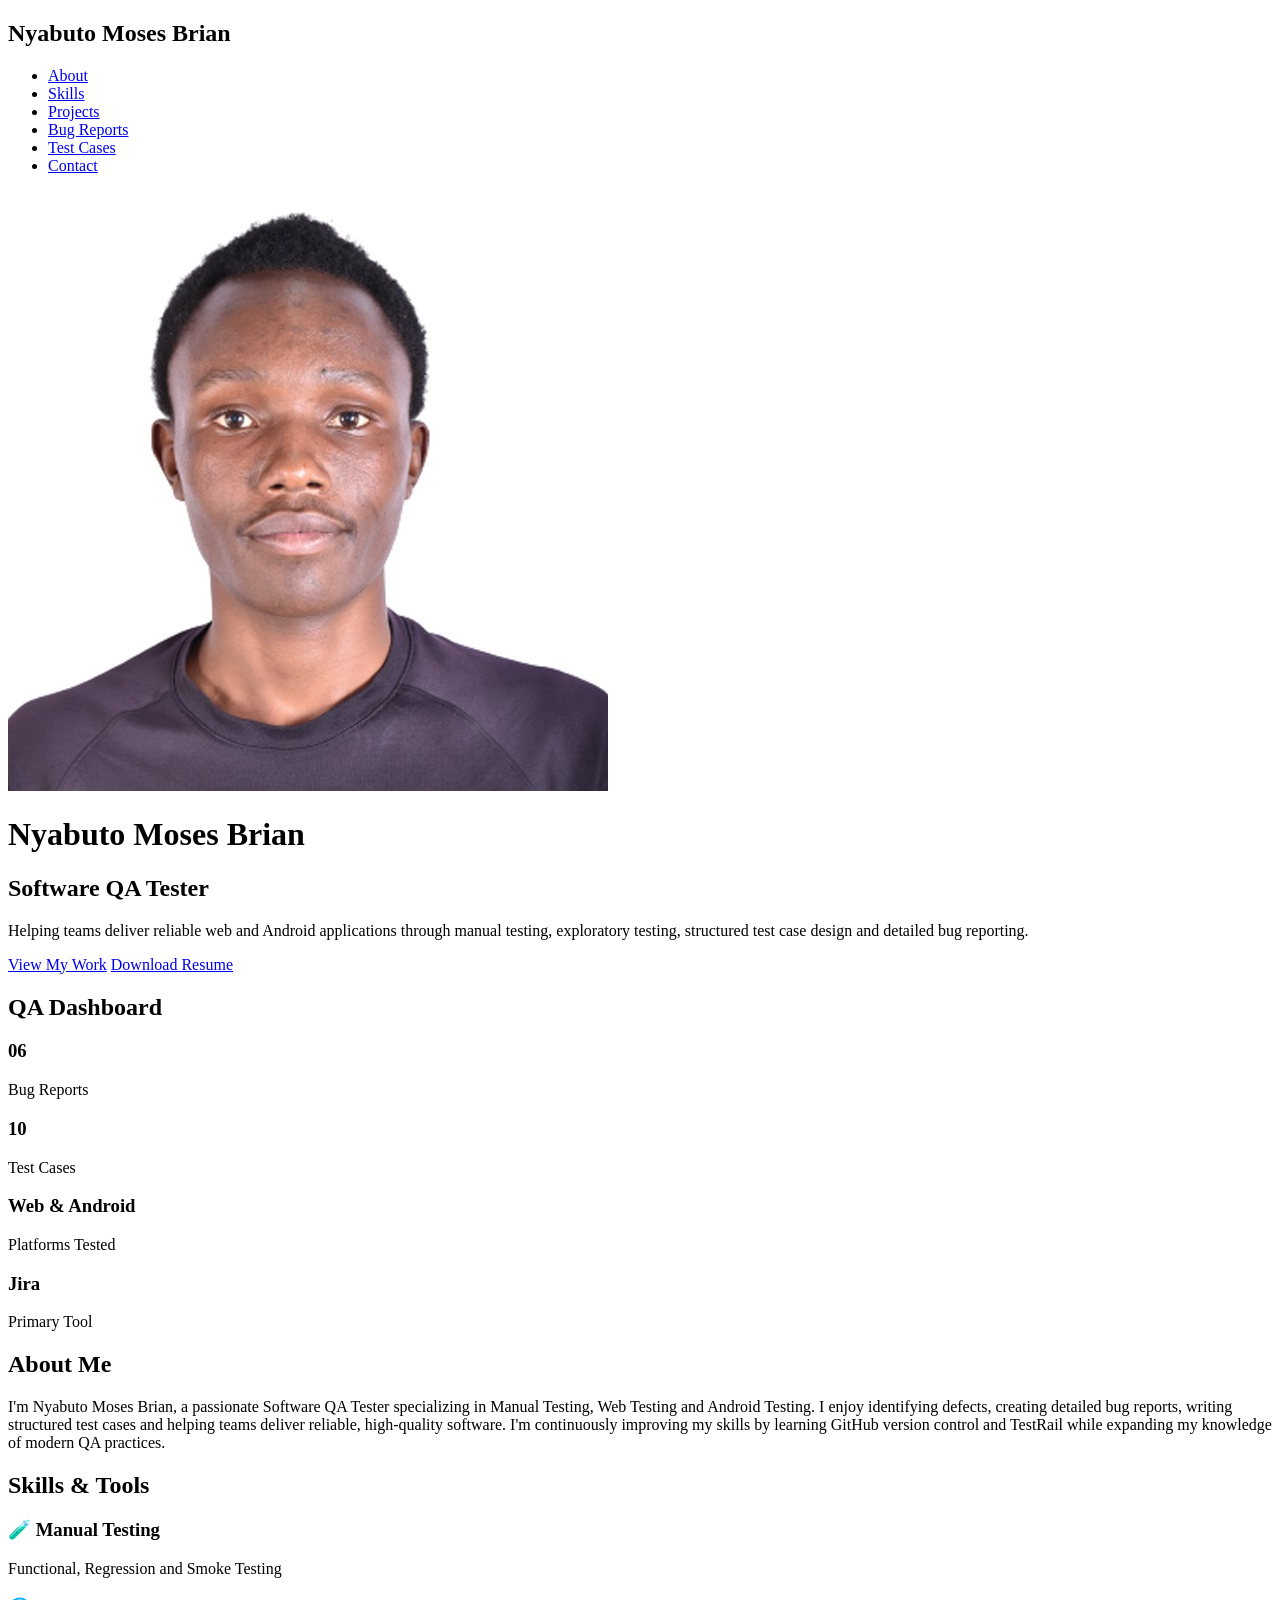
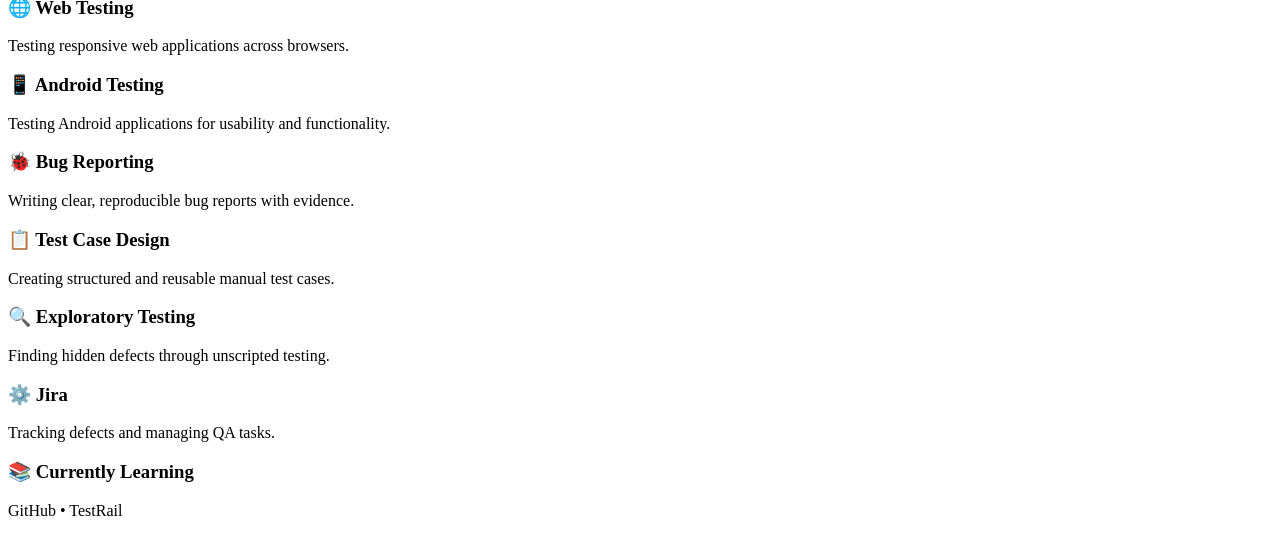
==== index.html @ 3055dafa "Update index.html" ====
<!DOCTYPE html>
<html lang="en">
<head>
    <meta charset="UTF-8">
    <meta name="viewport" content="width=device-width, initial-scale=1.0">
    <title>Nyabuto Moses Brian | Software QA Tester</title>

    <link rel="stylesheet" href="assets/css/style.css">
</head>
    <body>
<header class="hero">

<nav class="navbar">

<h2 class="logo">Nyabuto Moses Brian</h2>

<ul class="nav-links">
<li><a href="#about">About</a></li>
<li><a href="#skills">Skills</a></li>
<li><a href="#projects">Projects</a></li>
<li><a href="#bug-reports">Bug Reports</a></li>
<li><a href="#testcases">Test Cases</a></li>
<li><a href="#contact">Contact</a></li>
</ul>

</nav>

<div class="hero-content">

<img src="assets/1000128301.jpg"
alt="Nyabuto Moses Brian"
class="profile-photo">

<h1>Nyabuto Moses Brian</h1>

<h2 class="job-title">Software QA Tester</h2>

<p class="hero-text">
Helping teams deliver reliable web and Android applications through manual testing, exploratory testing, structured test case design and detailed bug reporting.
</p>

<div class="buttons">
<a href="#projects" class="btn">View My Work</a>
<a href="#resume" class="btn">Download Resume</a>
</div>

</div>

</header>

<section id="dashboard">

<h2>QA Dashboard</h2>

<div class="cards">

<div class="card">
<h3>06</h3>
<p>Bug Reports</p>
</div>

<div class="card">
<h3>10</h3>
<p>Test Cases</p>
</div>

<div class="card">
<h3>Web & Android</h3>
<p>Platforms Tested</p>
</div>

<div class="card">
<h3>Jira</h3>
<p>Primary Tool</p>
</div>

</div>

</section>

<section id="about">

<h2>About Me</h2>

<p>

I'm Nyabuto Moses Brian, a passionate Software QA Tester specializing in Manual Testing, Web Testing and Android Testing.

I enjoy identifying defects, creating detailed bug reports, writing structured test cases and helping teams deliver reliable, high-quality software.

I'm continuously improving my skills by learning GitHub version control and TestRail while expanding my knowledge of modern QA practices.

</p>

</section>
        <section id="skills">

<h2>Skills & Tools</h2>

<div class="cards">

<div class="card">
<h3>🧪 Manual Testing</h3>
<p>Functional, Regression and Smoke Testing</p>
</div>

<div class="card">
<h3>🌐 Web Testing</h3>
<p>Testing responsive web applications across browsers.</p>
</div>

<div class="card">
<h3>📱 Android Testing</h3>
<p>Testing Android applications for usability and functionality.</p>
</div>

<div class="card">
<h3>🐞 Bug Reporting</h3>
<p>Writing clear, reproducible bug reports with evidence.</p>
</div>

<div class="card">
<h3>📋 Test Case Design</h3>
<p>Creating structured and reusable manual test cases.</p>
</div>

<div class="card">
<h3>🔍 Exploratory Testing</h3>
<p>Finding hidden defects through unscripted testing.</p>
</div>

<div class="card">
<h3>⚙️ Jira</h3>
<p>Tracking defects and managing QA tasks.</p>
</div>

<div class="card">
<h3>📚 Currently Learning</h3>
<p>GitHub • TestRail</p>
</div>

</div>

</section>
</body >
</html>
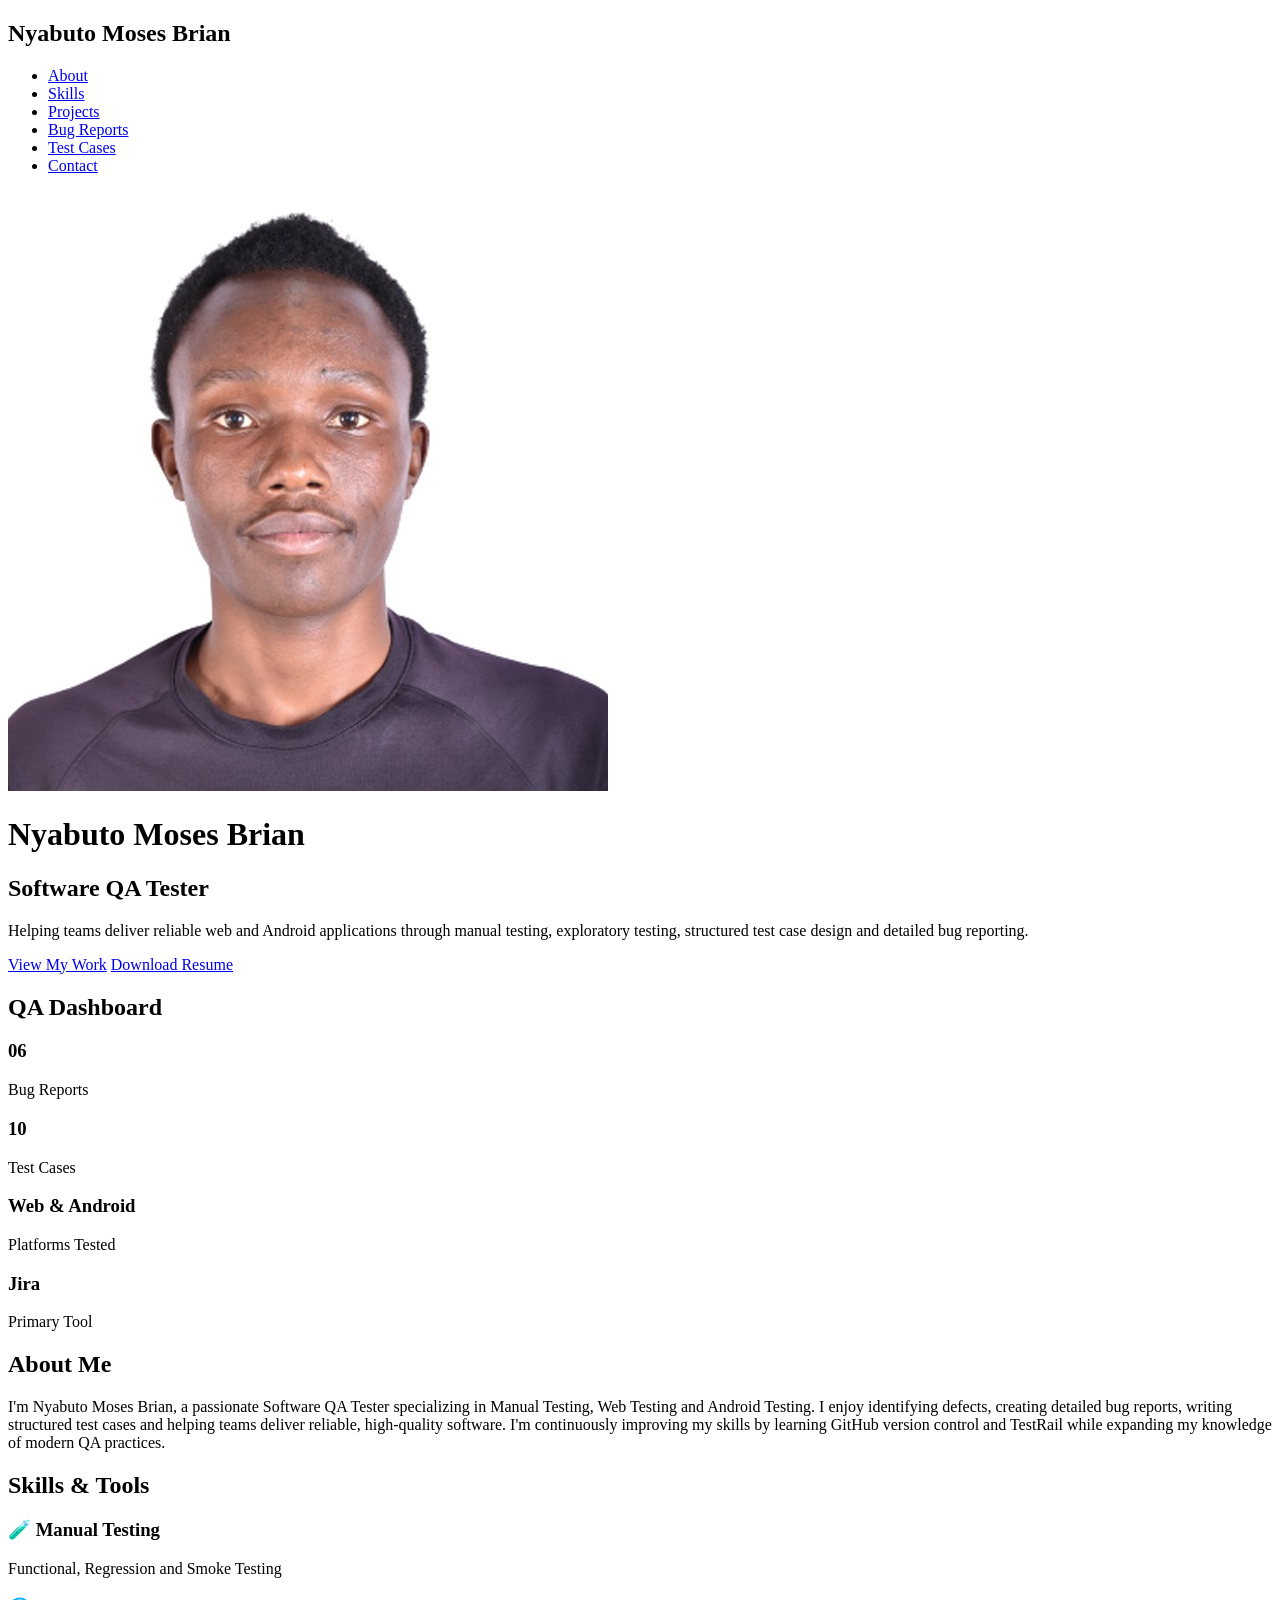
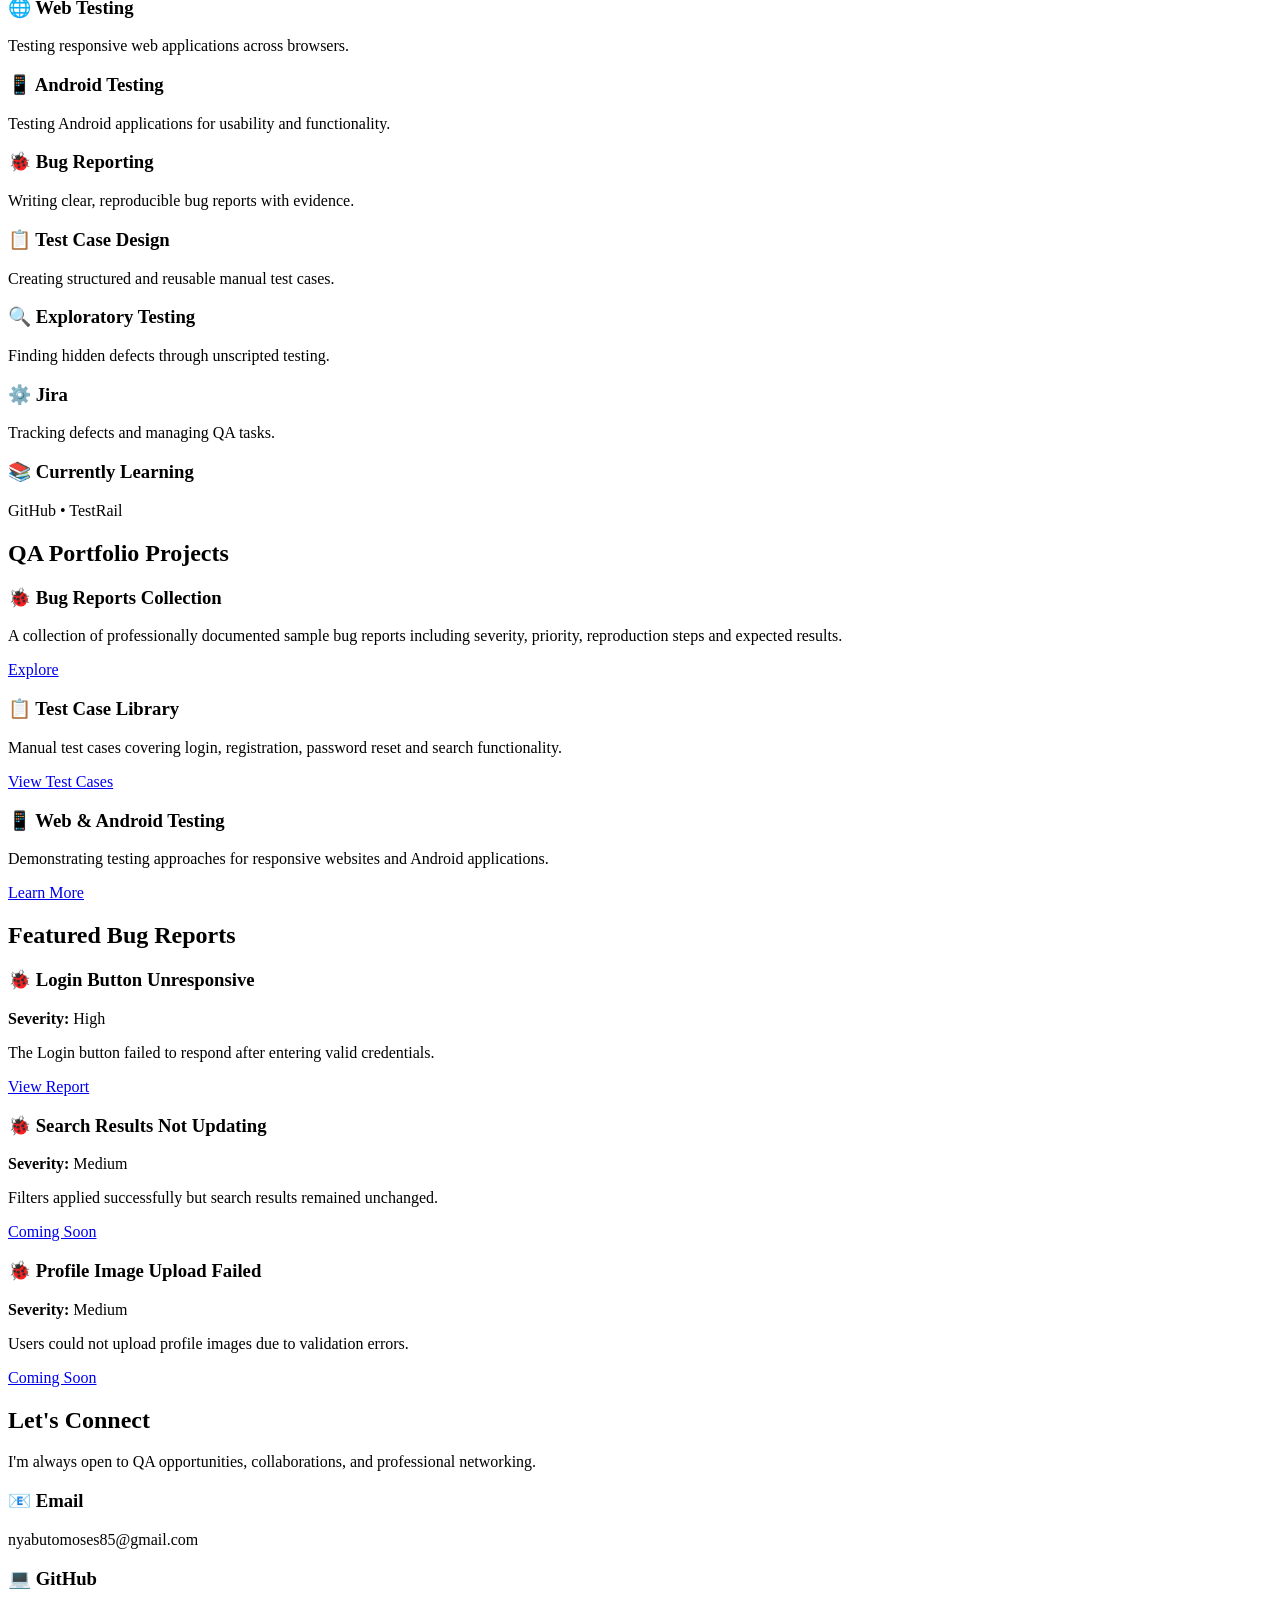
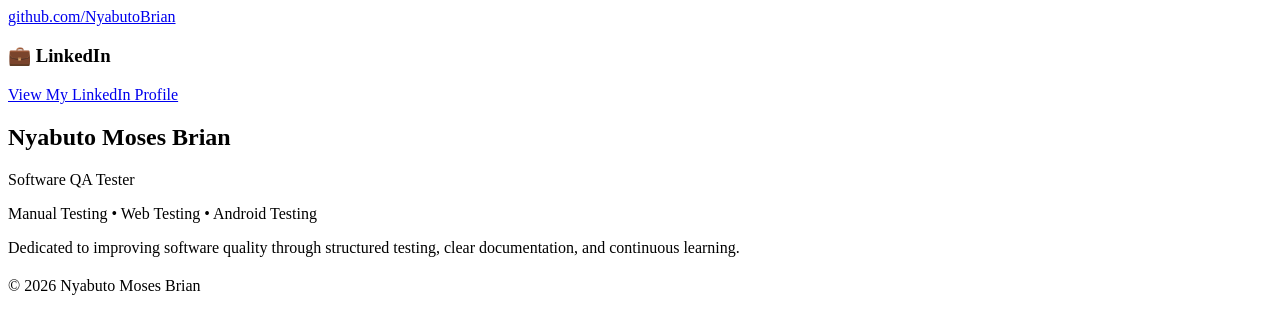
==== commit 348ca5a2: "Update index.html" ====
--- a/index.html
+++ b/index.html
@@ -6,7 +6,7 @@
     <meta name="viewport" content="width=device-width, initial-scale=1.0">
     <title>Nyabuto Moses Brian | Software QA Tester</title>
 
-    <link rel="stylesheet" href="assets/css/style.css">
+    <link rel="stylesheet" href="assets/css/style.css"/>
 </head>
     <body>
 <header class="hero">
@@ -19,7 +19,7 @@
 <li><a href="#about">About</a></li>
 <li><a href="#skills">Skills</a></li>
 <li><a href="#projects">Projects</a></li>
-<li><a href="#bug-reports">Bug Reports</a></li>
+<li><a href="#Bug Reports">Bug Reports</a></li>
 <li><a href="#testcases">Test Cases</a></li>
 <li><a href="#contact">Contact</a></li>
 </ul>
@@ -143,5 +143,165 @@
 </div>
 
 </section>
-</body >
+<section id="projects">
+
+<h2>QA Portfolio Projects</h2>
+
+<div class="cards">
+
+<div class="card">
+
+<h3>🐞 Bug Reports Collection</h3>
+
+<p>
+A collection of professionally documented sample bug reports including severity, priority, reproduction steps and expected results.
+</p>
+
+<a href="#Bug Reports" class="btn">Explore</a>
+
+</div>
+
+<div class="card">
+
+<h3>📋 Test Case Library</h3>
+
+<p>
+Manual test cases covering login, registration, password reset and search functionality.
+</p>
+
+<a href="#testcases" class="btn">View Test Cases</a>
+
+</div>
+
+<div class="card">
+
+<h3>📱 Web & Android Testing</h3>
+
+<p>
+Demonstrating testing approaches for responsive websites and Android applications.
+</p>
+
+<a href="#contact" class="btn">Learn More</a>
+
+</div>
+
+</div>
+
+</section>
+
+        <section id="Bug Reports">
+
+<h2>Featured Bug Reports</h2>
+
+<div class="cards">
+
+<div class="card">
+
+<h3>🐞 Login Button Unresponsive</h3>
+
+<p><strong>Severity:</strong> High</p>
+
+<p>The Login button failed to respond after entering valid credentials.</p>
+
+<a href="Bug Reports/login-button-bug.html" class="btn">View Report</a>
+
+</div>
+
+<div class="card">
+
+<h3>🐞 Search Results Not Updating</h3>
+
+<p><strong>Severity:</strong> Medium</p>
+
+<p>Filters applied successfully but search results remained unchanged.</p>
+
+<a href="#" class="btn">Coming Soon</a>
+
+</div>
+
+<div class="card">
+
+<h3>🐞 Profile Image Upload Failed</h3>
+
+<p><strong>Severity:</strong> Medium</p>
+
+<p>Users could not upload profile images due to validation errors.</p>
+
+<a href="#" class="btn">Coming Soon</a>
+
+</div>
+
+</div>
+
+</section>
+
+        <section id="contact">
+
+<h2>Let's Connect</h2>
+
+<p>
+I'm always open to QA opportunities, collaborations, and professional networking.
+</p>
+
+<div class="cards">
+
+<div class="card">
+
+<h3>📧 Email</h3>
+
+<p>nyabutomoses85@gmail.com</p>
+
+</div>
+
+<div class="card">
+
+<h3>💻 GitHub</h3>
+
+<p>
+<a href="https://github.com/NyabutoBrian" target="_blank">
+github.com/NyabutoBrian
+</a>
+</p>
+
+</div>
+
+<div class="card">
+
+<h3>💼 LinkedIn</h3>
+
+<p>
+<a href="https://www.linkedin.com/in/nyabuto-brian-2000m" target="_blank">
+View My LinkedIn Profile
+</a>
+</p>
+
+</div>
+
+</div>
+
+</section>
+        
+      <footer>
+
+<h2>Nyabuto Moses Brian</h2>
+
+<p>Software QA Tester</p>
+
+<p>
+Manual Testing • Web Testing • Android Testing
+</p>
+
+<p>
+Dedicated to improving software quality through structured testing,
+clear documentation, and continuous learning.
+</p>
+
+<p style="margin-top:20px;">
+© 2026 Nyabuto Moses Brian
+</p>
+
+</footer> 
+ <script src="assets/js/script.js"></script>
+
+</body>
 </html>
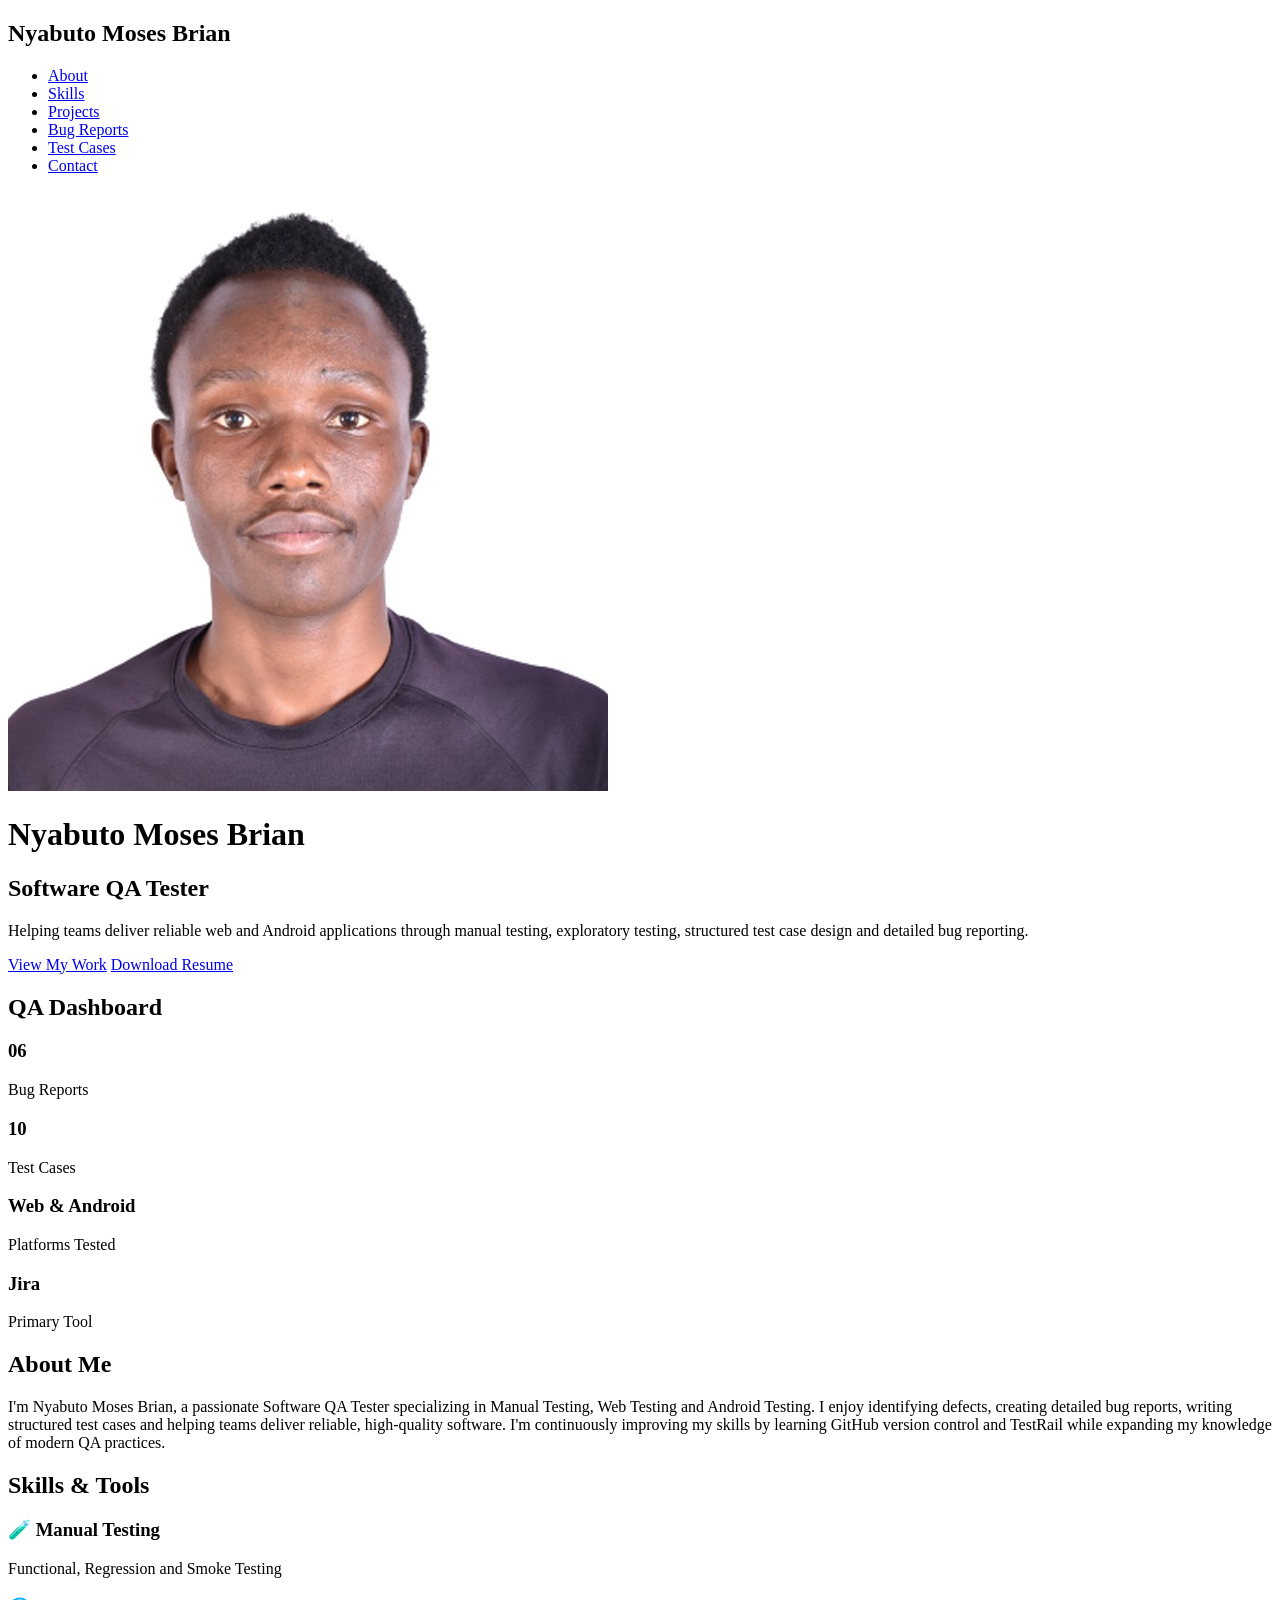
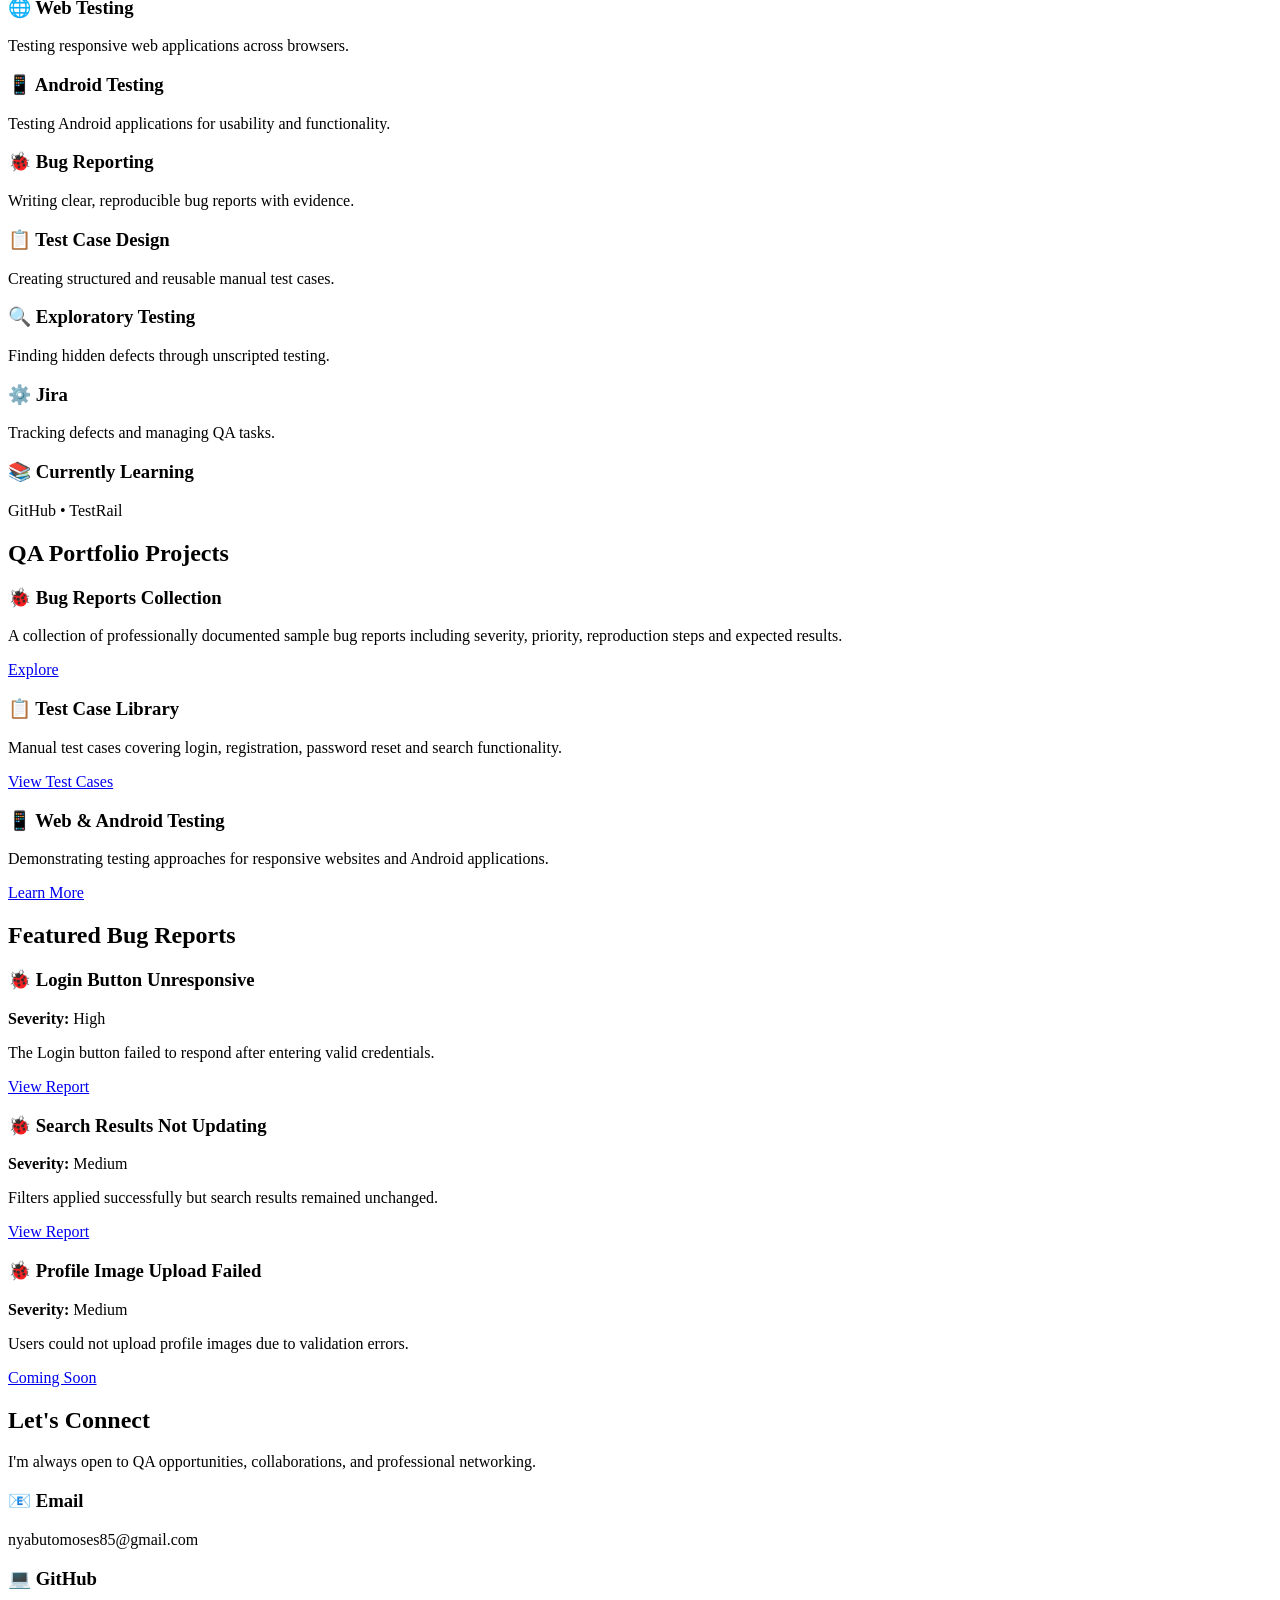
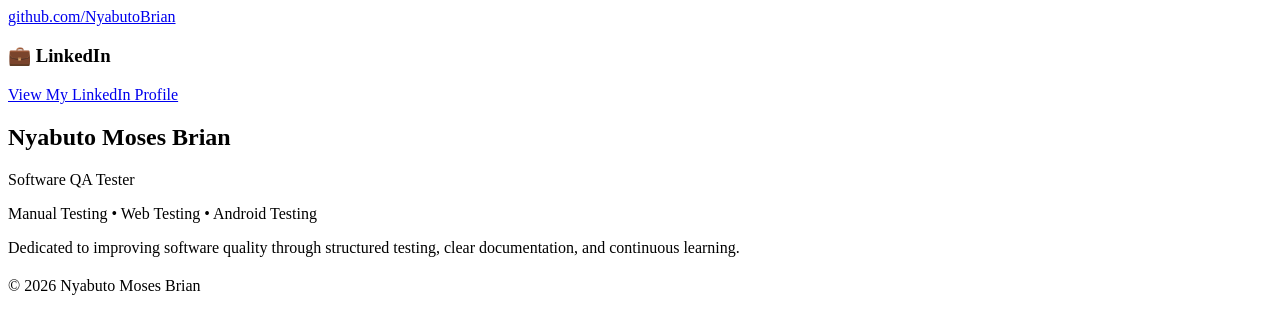
==== commit 046c301b: "Update index.html" ====
--- a/index.html
+++ b/index.html
@@ -6,7 +6,7 @@
     <meta name="viewport" content="width=device-width, initial-scale=1.0">
     <title>Nyabuto Moses Brian | Software QA Tester</title>
 
-    <link rel="stylesheet" href="assets/css/style.css"/>
+    <link rel="stylesheet" href="assets/css/style.css">
 </head>
     <body>
 <header class="hero">
@@ -19,7 +19,7 @@
 <li><a href="#about">About</a></li>
 <li><a href="#skills">Skills</a></li>
 <li><a href="#projects">Projects</a></li>
-<li><a href="#Bug Reports">Bug Reports</a></li>
+<li><a href="#bug-reports">Bug Reports</a></li>
 <li><a href="#testcases">Test Cases</a></li>
 <li><a href="#contact">Contact</a></li>
 </ul>
@@ -42,7 +42,7 @@
 
 <div class="buttons">
 <a href="#projects" class="btn">View My Work</a>
-<a href="#resume" class="btn">Download Resume</a>
+<a href="assets/NyabutoResume.pdf" class="btn">Download Resume</a>
 </div>
 
 </div>
@@ -157,7 +157,7 @@
 A collection of professionally documented sample bug reports including severity, priority, reproduction steps and expected results.
 </p>
 
-<a href="#Bug Reports" class="btn">Explore</a>
+<a href="#bug-reports" class="btn">Explore</a>
 
 </div>
 
@@ -189,7 +189,7 @@
 
 </section>
 
-        <section id="Bug Reports">
+        <section id="bug-reports">
 
 <h2>Featured Bug Reports</h2>
 
@@ -203,7 +203,7 @@
 
 <p>The Login button failed to respond after entering valid credentials.</p>
 
-<a href="Bug Reports/login-button-bug.html" class="btn">View Report</a>
+<a href="bug-reports/login-button-bug.html" class="btn">View Report</a>
 
 </div>
 
@@ -215,8 +215,7 @@
 
 <p>Filters applied successfully but search results remained unchanged.</p>
 
-<a href="#" class="btn">Coming Soon</a>
-
+<a href="bug-reports/search-results-bug.html" class="btn">View Report</a>
 </div>
 
 <div class="card">
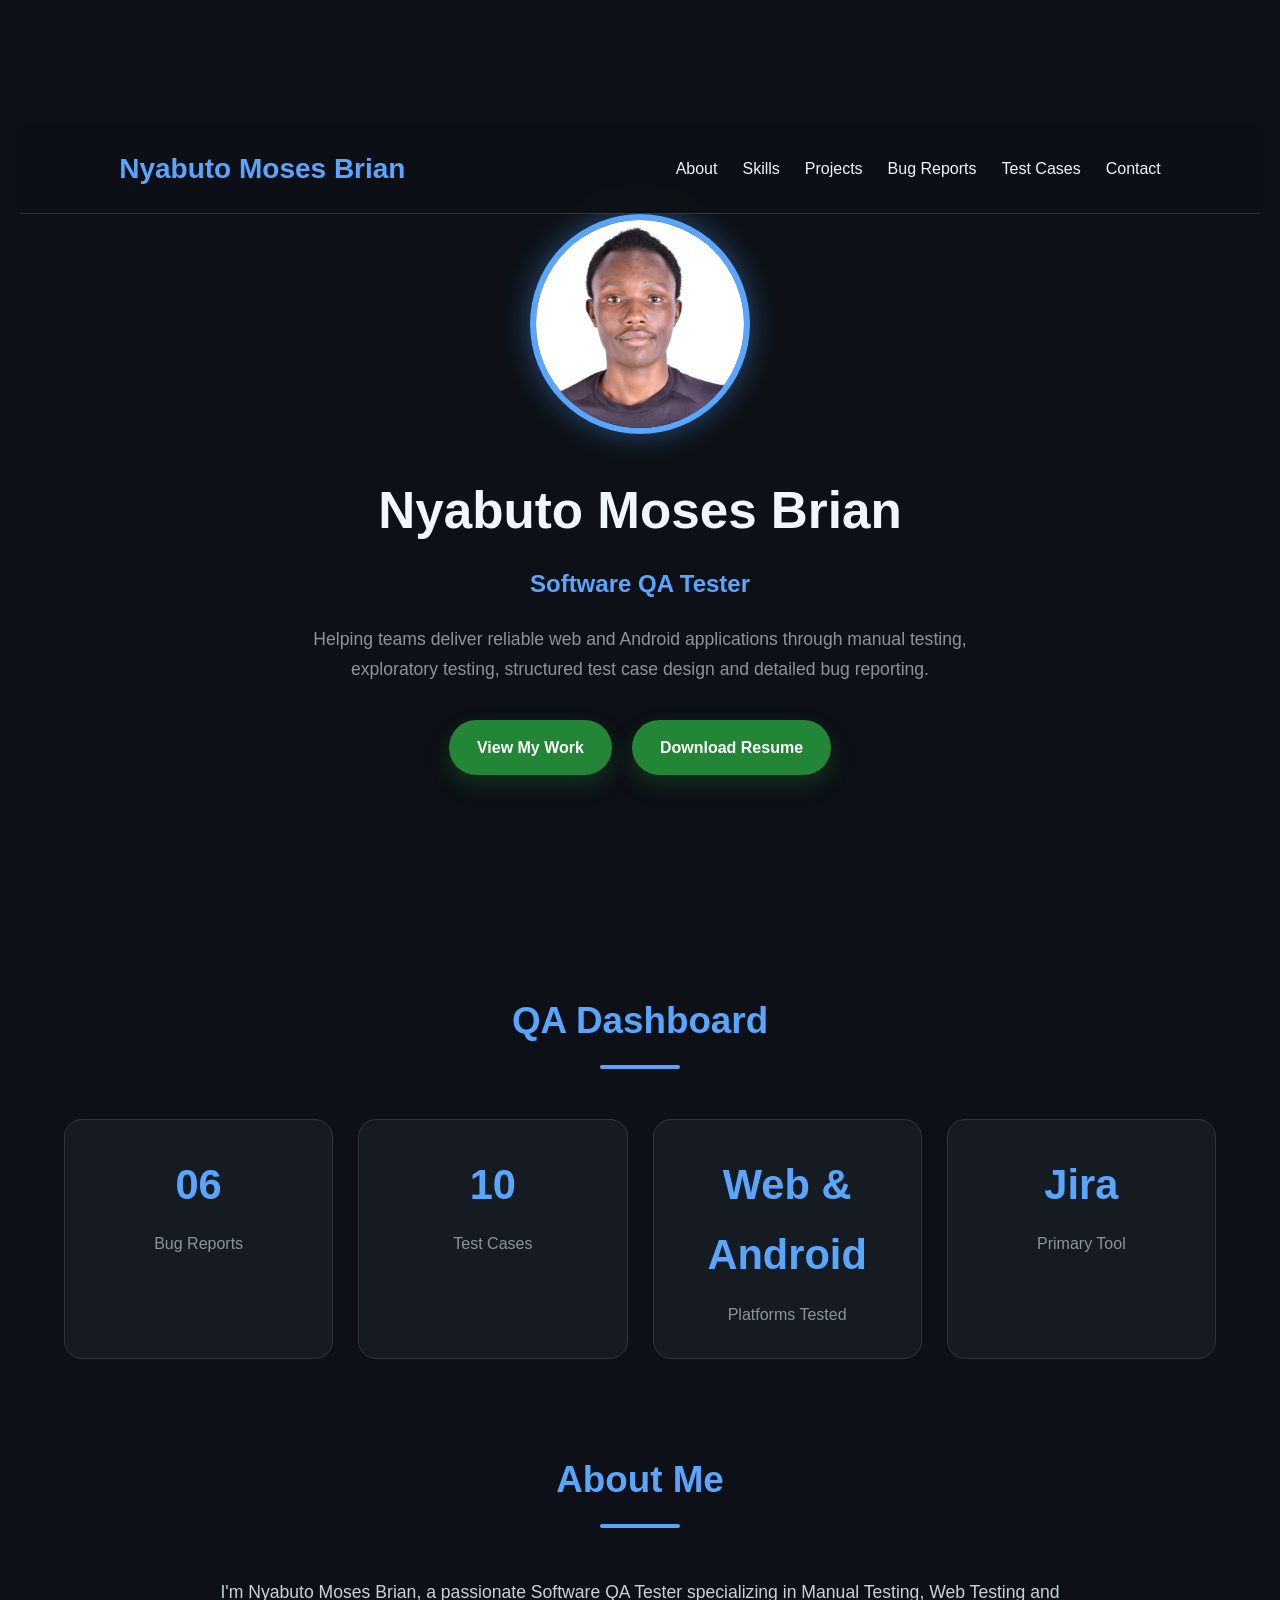
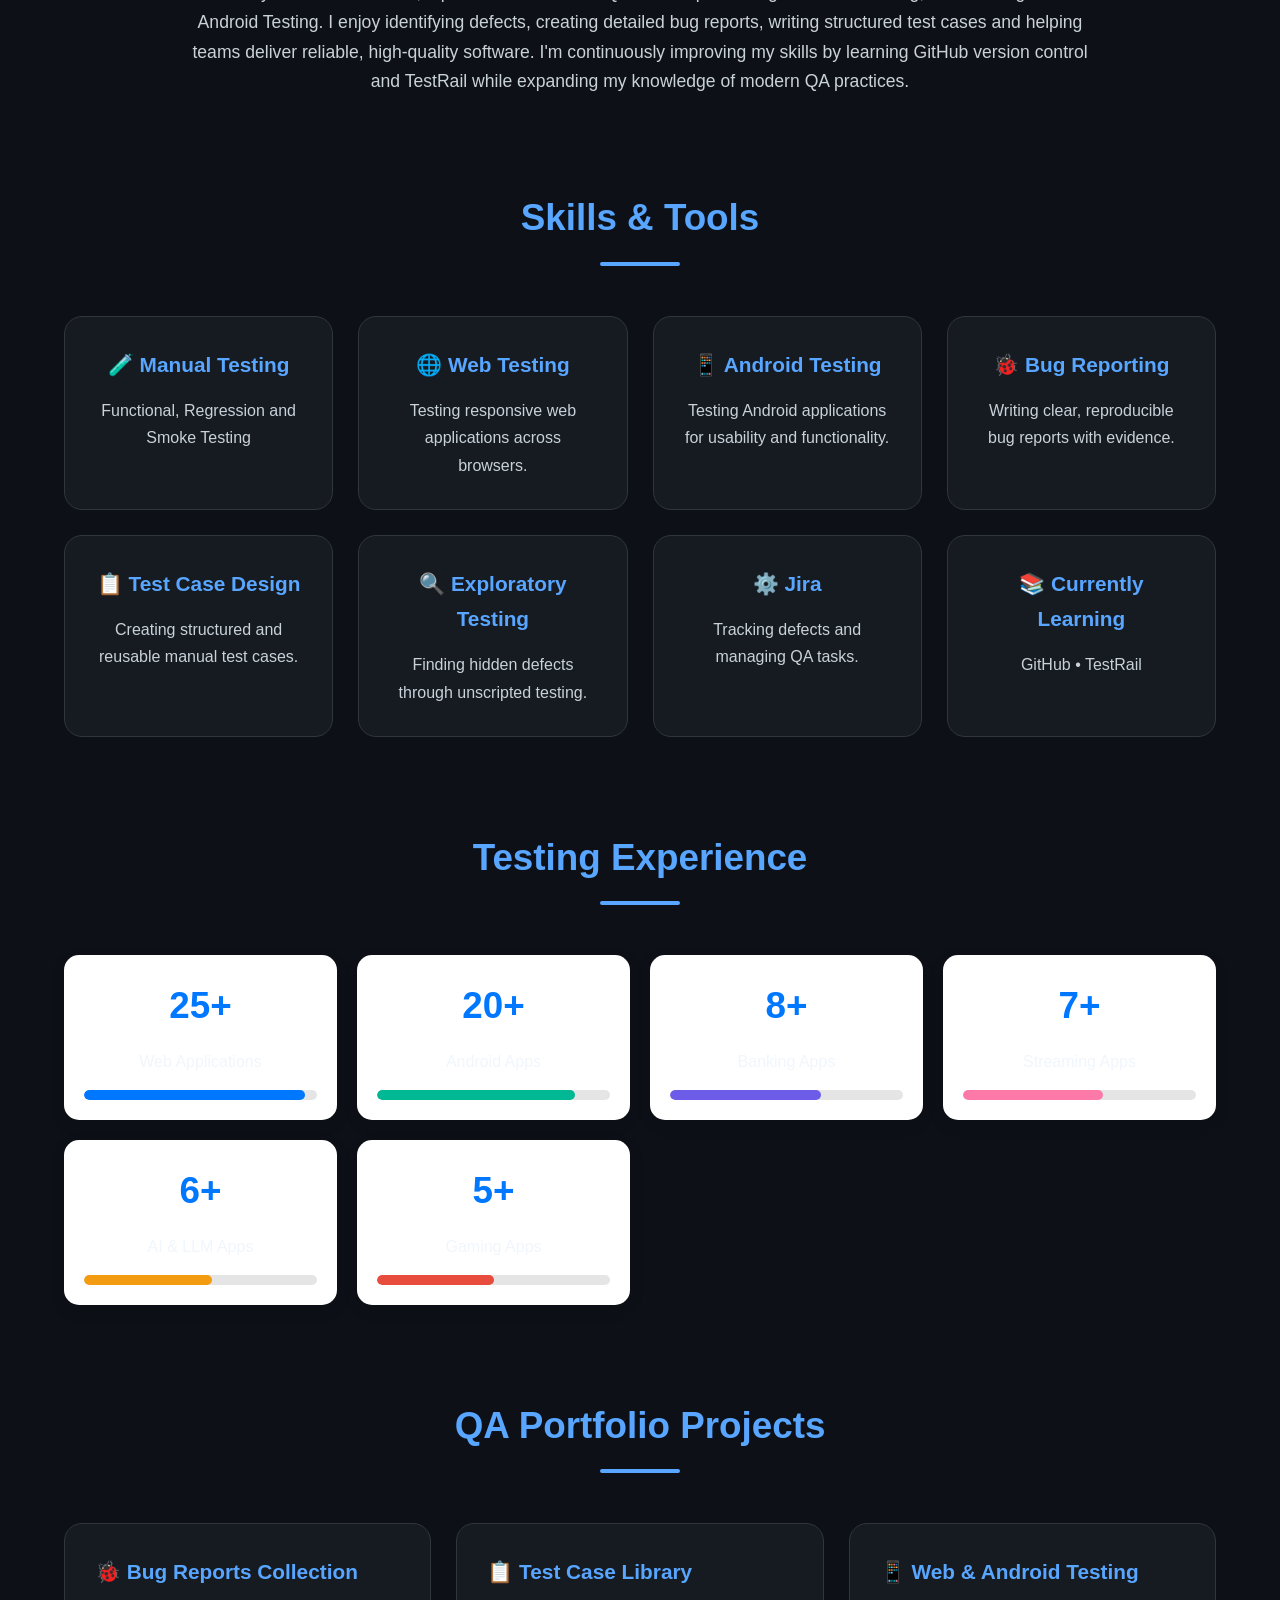
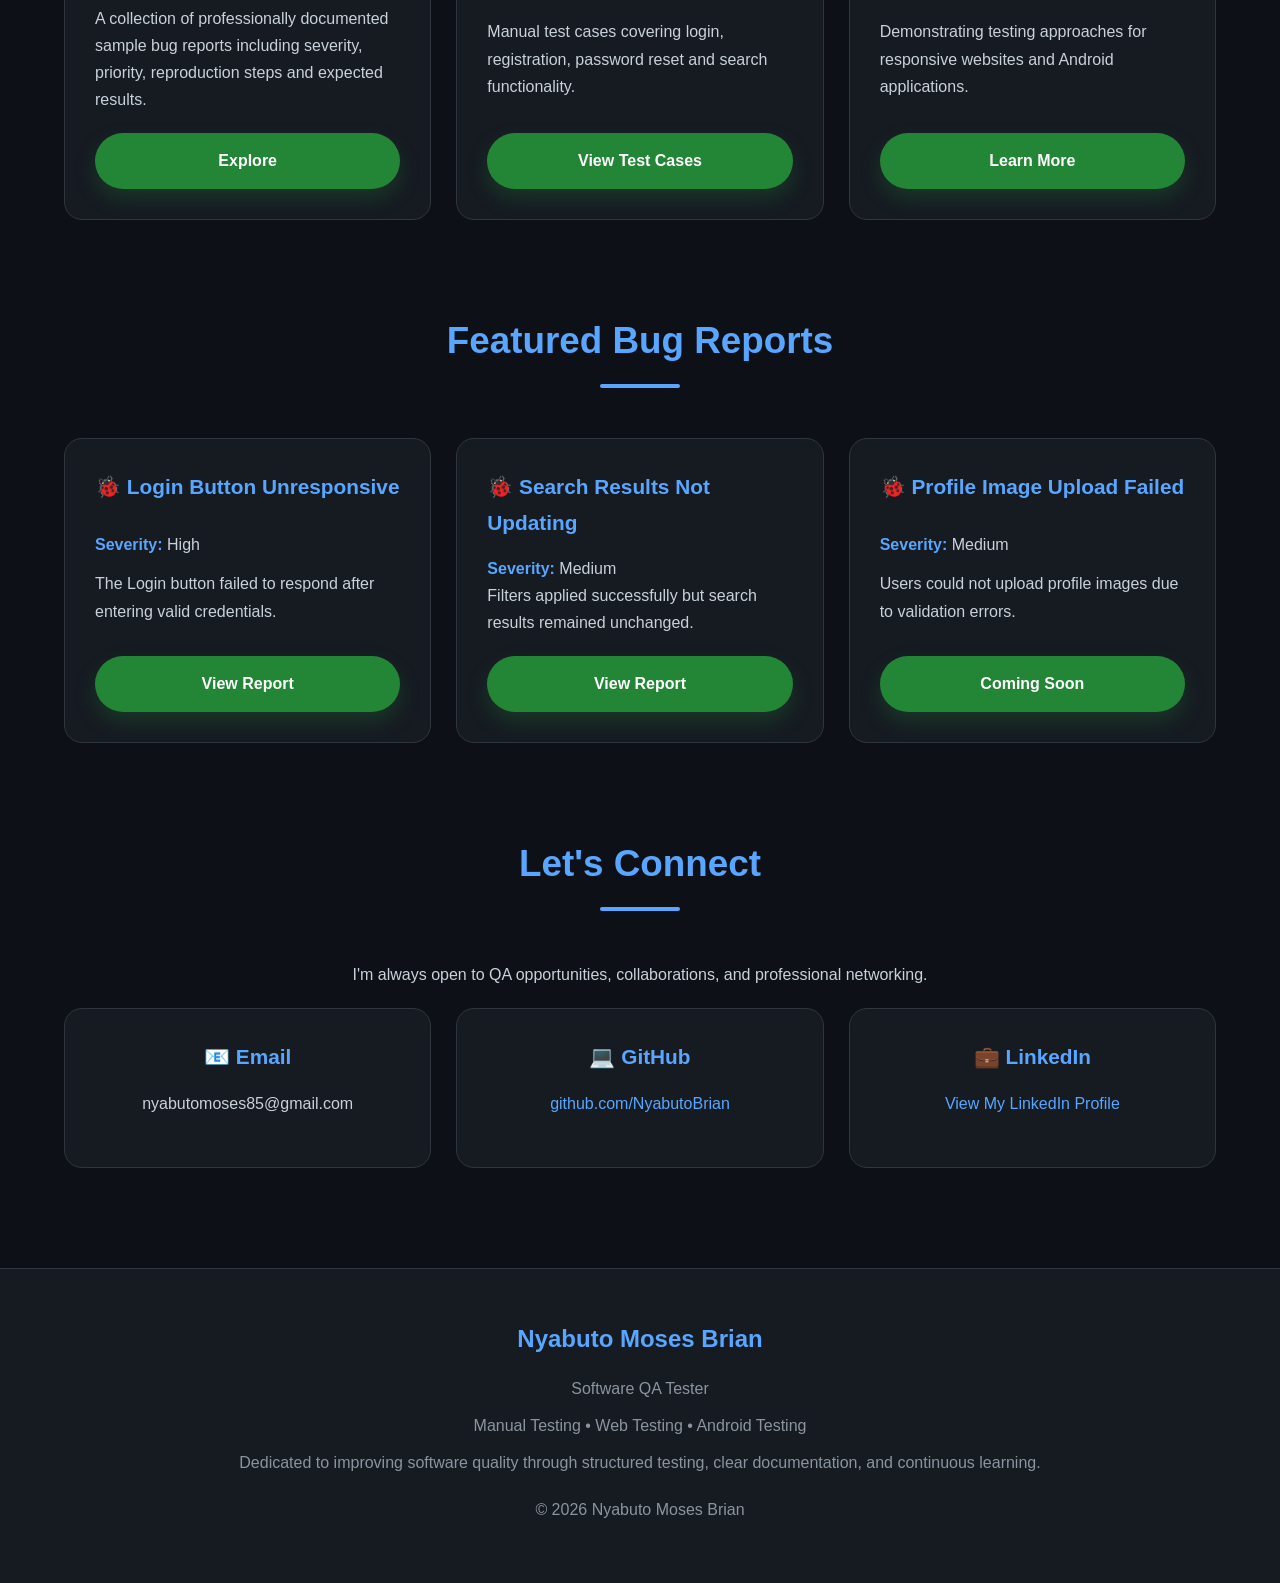
==== commit 01f3d950: "Update index.html" ====
--- a/index.html
+++ b/index.html
@@ -2,6 +2,15 @@
 <!DOCTYPE html>
 <html lang="en">
 <head>
+    <!-- Google Analytics -->
+<script async src="https://www.googletagmanager.com/gtag/js?id=G-XXXXXXXXXX"></script>
+<script>
+  window.dataLayer = window.dataLayer || [];
+  function gtag(){dataLayer.push(arguments);}
+  gtag('js', new Date());
+
+  gtag('config', 'G-9Y0YQ91PMS');
+</script>
     <meta charset="UTF-8">
     <meta name="viewport" content="width=device-width, initial-scale=1.0">
     <title>Nyabuto Moses Brian | Software QA Tester</title>
@@ -143,6 +152,64 @@
 </div>
 
 </section>
+<section id="experience">
+
+<h2>Testing Experience</h2>
+
+<div class="experience-grid">
+
+<div class="experience-card">
+<h3>25+</h3>
+<p>Web Applications</p>
+<div class="progress">
+<div class="progress-fill web"></div>
+</div>
+</div>
+
+<div class="experience-card">
+<h3>20+</h3>
+<p>Android Apps</p>
+<div class="progress">
+<div class="progress-fill android"></div>
+</div>
+</div>
+
+<div class="experience-card">
+<h3>8+</h3>
+<p>Banking Apps</p>
+<div class="progress">
+<div class="progress-fill banking"></div>
+</div>
+</div>
+
+<div class="experience-card">
+<h3>7+</h3>
+<p>Streaming Apps</p>
+<div class="progress">
+<div class="progress-fill streaming"></div>
+</div>
+</div>
+
+<div class="experience-card">
+<h3>6+</h3>
+<p>AI & LLM Apps</p>
+<div class="progress">
+<div class="progress-fill ai"></div>
+</div>
+</div>
+
+<div class="experience-card">
+<h3>5+</h3>
+<p>Gaming Apps</p>
+<div class="progress">
+<div class="progress-fill games"></div>
+</div>
+</div>
+
+</div>
+
+</section>
+        
 <section id="projects">
 
 <h2>QA Portfolio Projects</h2>
--- a/assets/css/style.css
+++ b/assets/css/style.css
@@ -0,0 +1,548 @@
+/* ===========================
+   NYABUTO MOSES BRIAN
+   QA PORTFOLIO 
+=========================== */
+
+*{
+    margin:0;
+    padding:0;
+    box-sizing:border-box;
+    scroll-behavior:smooth;
+}
+
+body{
+    font-family:Arial, Helvetica, sans-serif;
+    background:#0D1117;
+    color:#F0F6FC;
+    line-height:1.7;
+}
+
+/* Navigation */
+
+.navbar{
+    position:sticky;
+    top:0;
+    width:100%;
+    display:flex;
+    justify-content:space-between;
+    align-items:center;
+    padding:20px 8%;
+    background:rgba(13,17,23,.95);
+    backdrop-filter:blur(10px);
+    border-bottom:1px solid #30363d;
+    z-index:1000;
+}
+
+.logo{
+    color:#58A6FF;
+    font-size:28px;
+    font-weight:bold;
+}
+
+.nav-links{
+    display:flex;
+    list-style:none;
+    gap:25px;
+}
+
+.nav-links a{
+    text-decoration:none;
+    color:#F0F6FC;
+    transition:.3s;
+}
+
+.nav-links a:hover{
+    color:#58A6FF;
+}
+
+/* Hero */
+
+.hero{
+    min-height:100vh;
+    display:flex;
+    justify-content:center;
+    align-items:center;
+    flex-direction:column;
+    text-align:center;
+    padding:50px 20px;
+}
+
+.profile-photo{
+    width:220px;
+    height:220px;
+    border-radius:50%;
+    object-fit:cover;
+    border:6px solid #58A6FF;
+    box-shadow:0 0 30px rgba(88,166,255,.4);
+    margin-bottom:25px;
+    transition:.4s;
+}
+
+.profile-photo:hover{
+    transform:scale(1.05);
+}
+
+.hero h1{
+    font-size:3.2rem;
+    margin-bottom:10px;
+}
+
+.job-title{
+    color:#58A6FF;
+    margin-bottom:20px;
+}
+
+.hero-text{
+    max-width:700px;
+    color:#8B949E;
+    margin-bottom:35px;
+    font-size:1.1rem;
+}
+
+.buttons{
+    display:flex;
+    gap:20px;
+    flex-wrap:wrap;
+    justify-content:center;
+}
+
+.btn{
+    background:#238636;
+    color:white;
+    text-decoration:none;
+    padding:14px 28px;
+    border-radius:50px;
+    transition:.3s;
+    font-weight:bold;
+}
+
+.btn:hover{
+    background:#2EA043;
+    transform:translateY(-4px);
+}
+
+/* ===================================
+   SECTIONS
+=================================== */
+
+section{
+    width:90%;
+    max-width:1200px;
+    margin:90px auto;
+}
+
+section h2{
+    text-align:center;
+    font-size:2.3rem;
+    color:#58A6FF;
+    margin-bottom:50px;
+    position:relative;
+}
+
+section h2::after{
+    content:"";
+    width:80px;
+    height:4px;
+    background:#58A6FF;
+    display:block;
+    margin:12px auto;
+    border-radius:10px;
+}
+
+/* ===================================
+   CARDS
+=================================== */
+
+.cards{
+    display:grid;
+    grid-template-columns:repeat(auto-fit,minmax(260px,1fr));
+    gap:25px;
+}
+
+.card{
+    background:#161B22;
+    border:1px solid #30363D;
+    border-radius:18px;
+    padding:30px;
+    transition:all .35s ease;
+    cursor:pointer;
+}
+
+.card:hover{
+    transform:translateY(-10px);
+    border-color:#58A6FF;
+    box-shadow:0 15px 35px rgba(88,166,255,.18);
+}
+
+.card h3{
+    color:#58A6FF;
+    margin-bottom:15px;
+    font-size:1.3rem;
+}
+
+.card p{
+    color:#C9D1D9;
+}
+
+/* ===================================
+   DASHBOARD
+=================================== */
+
+#dashboard .card{
+    text-align:center;
+}
+
+#dashboard h3{
+    font-size:2.6rem;
+    color:#58A6FF;
+    margin-bottom:10px;
+}
+
+#dashboard p{
+    font-size:1rem;
+    color:#8B949E;
+}
+
+/* ===================================
+   ABOUT
+=================================== */
+
+#about p{
+    max-width:900px;
+    margin:auto;
+    text-align:center;
+    color:#C9D1D9;
+    font-size:1.1rem;
+}
+
+/* ===================================
+   SKILLS
+=================================== */
+
+#skills .card{
+    text-align:center;
+}
+
+#skills .card:hover{
+    background:#1C2128;
+}
+
+/* ===================================
+   PROJECTS
+=================================== */
+
+#projects .card{
+    display:flex;
+    flex-direction:column;
+    justify-content:space-between;
+}
+
+#projects .btn{
+    margin-top:20px;
+    display:inline-block;
+    text-align:center;
+}
+
+/* ===================================
+   BUTTON IMPROVEMENT
+=================================== */
+
+.btn{
+    box-shadow:0 10px 20px rgba(35,134,54,.25);
+}
+
+.btn:hover{
+    box-shadow:0 15px 30px rgba(35,134,54,.45);
+}
+
+/* ===================================
+   BUG REPORTS
+=================================== */
+
+#bug-reports .card{
+    display:flex;
+    flex-direction:column;
+    justify-content:space-between;
+}
+
+#bug-reports .card strong{
+    color:#58A6FF;
+}
+
+#bug-reports .btn{
+    margin-top:20px;
+    text-align:center;
+}
+
+/* ===================================
+   TEST CASES
+=================================== */
+
+#testcases .card{
+    text-align:center;
+}
+
+#testcases h3{
+    font-size:1.5rem;
+}
+
+/* ===================================
+   CERTIFICATIONS
+=================================== */
+
+#certifications .card{
+    text-align:center;
+}
+
+#certifications h3{
+    color:#58A6FF;
+}
+
+/* ===================================
+   RESUME
+=================================== */
+
+#resume{
+    text-align:center;
+}
+
+#resume p{
+    color:#C9D1D9;
+    margin-bottom:25px;
+}
+
+/* ===================================
+   CONTACT
+=================================== */
+
+#contact{
+    text-align:center;
+}
+
+#contact p{
+    color:#C9D1D9;
+    margin-bottom:20px;
+}
+
+#contact a{
+    color:#58A6FF;
+    text-decoration:none;
+    transition:.3s;
+}
+
+#contact a:hover{
+    color:#79C0FF;
+    text-decoration:underline;
+}
+
+/* ===================================
+   LINKS
+=================================== */
+
+a{
+    transition:.3s;
+}
+
+a:hover{
+    opacity:.9;
+}
+
+/* ===================================
+   HOVER EFFECTS
+=================================== */
+
+.card:hover h3{
+    color:#79C0FF;
+}
+
+.card:hover p{
+    color:#F0F6FC;
+}
+
+
+/* ===================================
+   FOOTER
+=================================== */
+
+footer{
+    background:#161B22;
+    border-top:1px solid #30363D;
+    text-align:center;
+    padding:50px 20px;
+    margin-top:100px;
+}
+
+footer h2{
+    color:#58A6FF;
+    margin-bottom:15px;
+}
+
+footer p{
+    color:#8B949E;
+    margin:10px 0;
+}
+
+/* ===================================
+   SCROLLBAR
+=================================== */
+
+::-webkit-scrollbar{
+    width:10px;
+}
+
+::-webkit-scrollbar-track{
+    background:#0D1117;
+}
+
+::-webkit-scrollbar-thumb{
+    background:#58A6FF;
+    border-radius:10px;
+}
+
+::-webkit-scrollbar-thumb:hover{
+    background:#79C0FF;
+}
+
+/* ===================================
+   IMAGE ANIMATION
+=================================== */
+
+.profile-photo{
+    animation:float 4s ease-in-out infinite;
+}
+
+@keyframes float{
+
+0%{
+transform:translateY(0px);
+}
+
+50%{
+transform:translateY(-10px);
+}
+
+100%{
+transform:translateY(0px);
+}
+
+}
+
+/* ===================================
+   SECTION ANIMATION
+=================================== */
+
+section{
+    animation:fadeUp .8s ease;
+}
+
+@keyframes fadeUp{
+
+from{
+opacity:0;
+transform:translateY(40px);
+}
+
+to{
+opacity:1;
+transform:translateY(0);
+}
+
+}
+
+/* ===================================
+   MOBILE RESPONSIVE
+=================================== */
+
+@media (max-width:768px){
+
+.navbar{
+    flex-direction:column;
+    padding:20px;
+}
+
+.nav-links{
+    flex-direction:column;
+    text-align:center;
+    gap:15px;
+    margin-top:20px;
+}
+
+.hero h1{
+    font-size:2.2rem;
+}
+
+.job-title{
+    font-size:1.3rem;
+}
+
+.profile-photo{
+    width:170px;
+    height:170px;
+}
+
+.buttons{
+    flex-direction:column;
+    width:100%;
+}
+
+.btn{
+    width:100%;
+    text-align:center;
+}
+
+.cards{
+    grid-template-columns:1fr;
+}
+
+section{
+    width:94%;
+}
+
+}
+
+.experience-grid{
+    display:grid;
+    grid-template-columns:repeat(auto-fit,minmax(250px,1fr));
+    gap:20px;
+    margin-top:30px;
+}
+
+.experience-card{
+    background:#fff;
+    padding:20px;
+    border-radius:15px;
+    box-shadow:0 5px 15px rgba(0,0,0,.1);
+    text-align:center;
+    transition:.3s;
+}
+
+.experience-card:hover{
+    transform:translateY(-5px);
+}
+
+.experience-card h3{
+    font-size:2.3rem;
+    color:#0077ff;
+    margin-bottom:10px;
+}
+
+.progress{
+    width:100%;
+    height:10px;
+    background:#e5e5e5;
+    border-radius:20px;
+    overflow:hidden;
+    margin-top:15px;
+}
+
+.progress-fill{
+    height:100%;
+    border-radius:20px;
+}
+
+.web{width:95%;background:#0077ff;}
+.android{width:85%;background:#00b894;}
+.banking{width:65%;background:#6c5ce7;}
+.streaming{width:60%;background:#fd79a8;}
+.ai{width:55%;background:#f39c12;}
+.games{width:50%;background:#e74c3c;}
